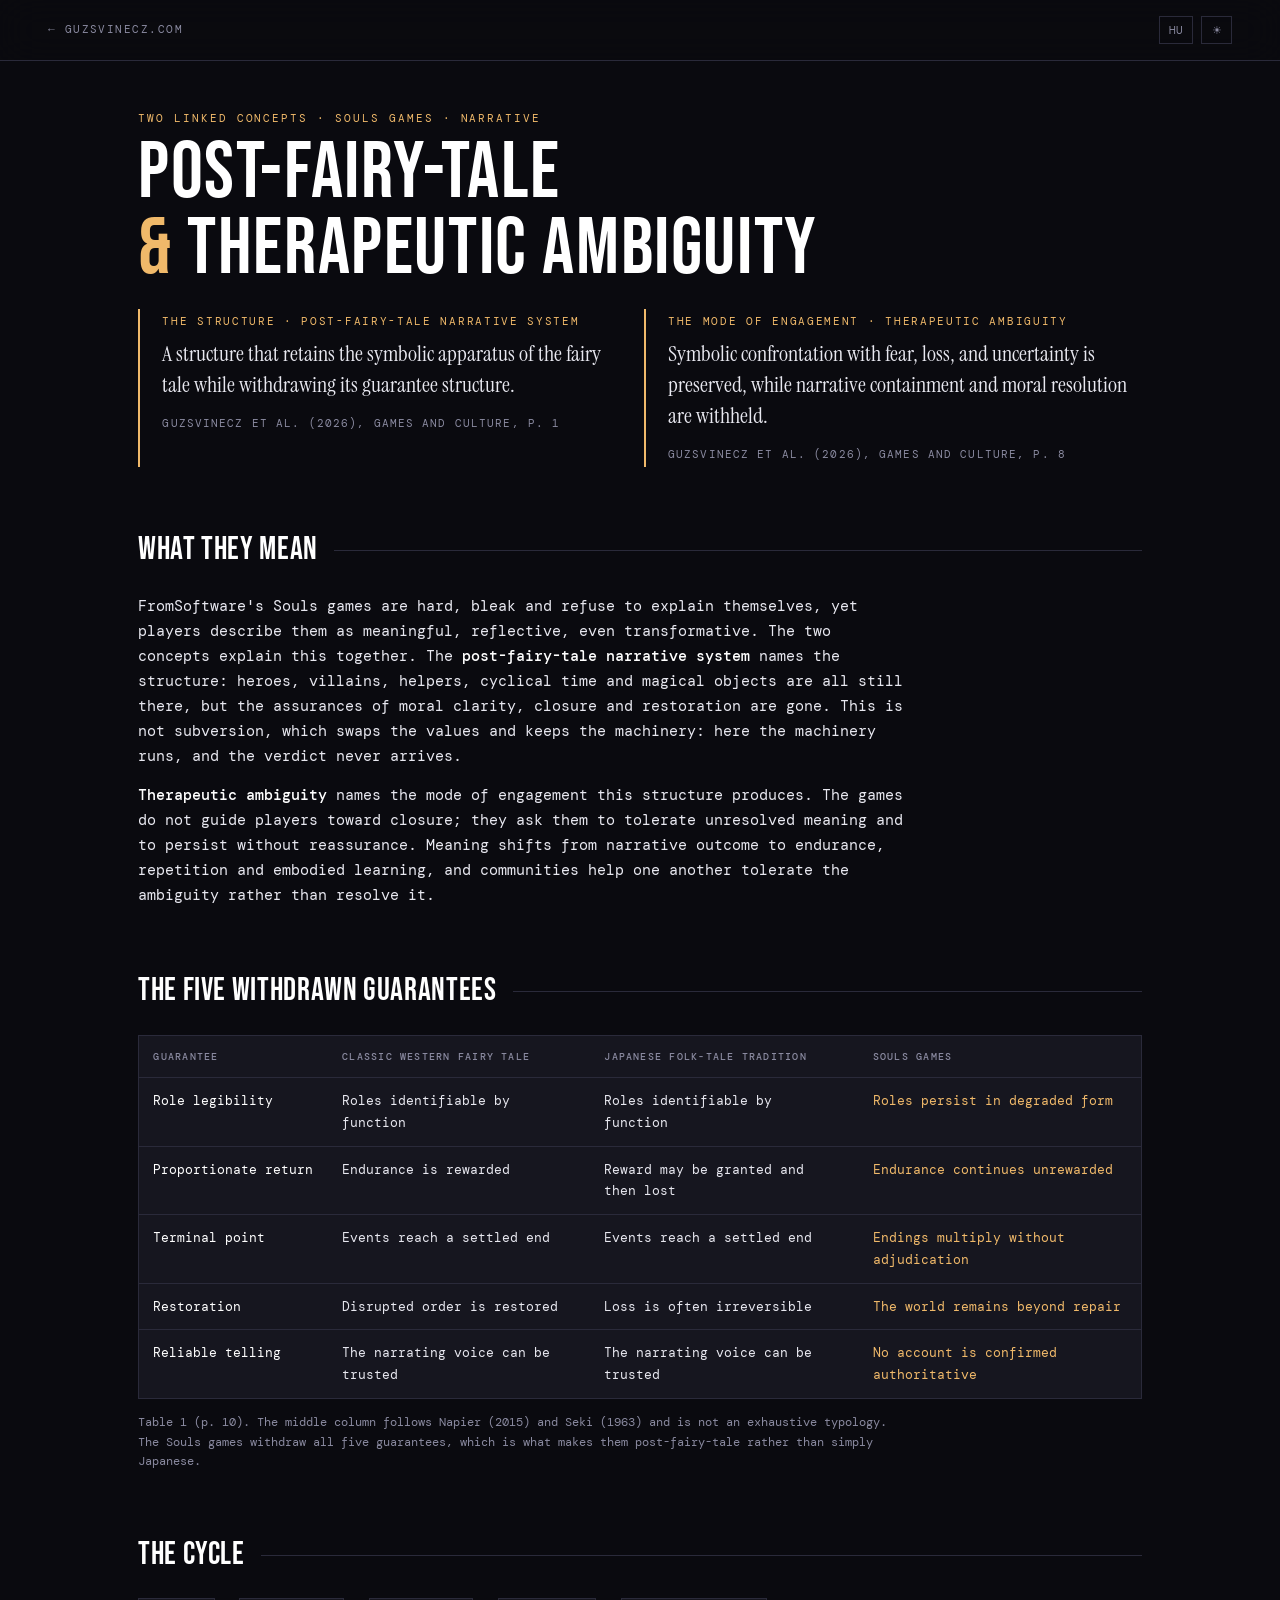
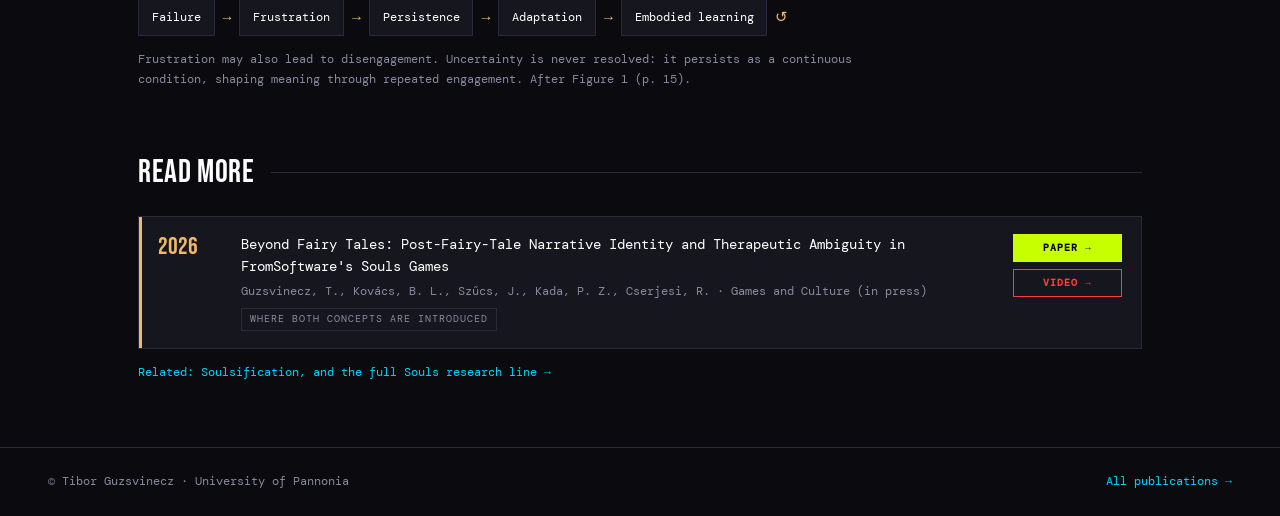
==== post-fairy-tale.html @ c12eeb73 "Add files via upload" ====
<!DOCTYPE html>
<html lang="en" data-theme="dark" data-lang="en">
<head>
<meta charset="UTF-8">
<meta name="viewport" content="width=device-width, initial-scale=1.0">
<title>Post-Fairy-Tale &amp; Therapeutic Ambiguity | Dr. Tibor Guzsvinecz</title>
<meta name="description" content="Therapeutic ambiguity and the post-fairy-tale narrative system: two concepts for reading FromSoftware's Souls games, introduced in Games and Culture (2026).">
<link rel="canonical" href="https://guzsvinecz.com/post-fairy-tale.html">
<meta property="og:type" content="article">
<meta property="og:title" content="Post-Fairy-Tale &amp; Therapeutic Ambiguity | Dr. Tibor Guzsvinecz">
<meta property="og:description" content="Why the Souls games resonate despite refusing to reassure: two concepts from Games and Culture (2026).">
<meta property="og:url" content="https://guzsvinecz.com/post-fairy-tale.html">
<meta property="og:image" content="https://guzsvinecz.com/GT.jpg">
<link rel="icon" href="favicon.svg" type="image/svg+xml">
<link rel="preconnect" href="https://fonts.googleapis.com">
<link rel="preconnect" href="https://fonts.gstatic.com" crossorigin>
<link href="https://fonts.googleapis.com/css2?family=Bebas+Neue&family=Cinzel:wght@600&family=DM+Mono:ital,wght@0,300;0,400;0,500;1,300&family=Instrument+Serif:ital@0;1&display=swap" rel="stylesheet">
<style>
:root[data-theme="dark"]{--bg:#0a0a0f;--surface:#111118;--card:#16161f;--border:#2a2a3a;--accent:#c8ff00;--accent2:#00d4ff;--ember:#f0b96a;--text:#e8e8f0;--muted:#8a8aa0;--white:#ffffff;--nav-bg:rgba(10,10,15,.9)}
:root[data-theme="light"]{--bg:#f4f4ef;--surface:#eaeae4;--card:#ffffff;--border:#d0d0c8;--accent:#5a8a00;--accent2:#0077aa;--ember:#a86a14;--text:#1a1a2e;--muted:#5f5f73;--white:#1a1a2e;--nav-bg:rgba(244,244,239,.94)}
*,*::before,*::after{box-sizing:border-box;margin:0;padding:0}
html{scroll-behavior:smooth;background:var(--bg)}
body{background:var(--bg);color:var(--text);font-family:'DM Mono',monospace;font-size:.92rem;line-height:1.7;transition:background .3s,color .3s}
a{color:var(--accent2);text-decoration:none}
a:hover{text-decoration:underline}
::selection{background:var(--accent);color:#000}
[data-lang="en"] [data-hu]{display:none}
[data-lang="hu"] [data-en]{display:none}

nav{position:sticky;top:0;z-index:100;display:flex;align-items:center;justify-content:space-between;padding:1rem 3rem;background:var(--nav-bg);backdrop-filter:blur(20px);border-bottom:1px solid var(--border)}
.nav-home{font-size:.7rem;letter-spacing:.13em;text-transform:uppercase;color:var(--muted)}
.nav-home:hover{color:var(--accent);text-decoration:none}
.nav-right{display:flex;gap:.5rem;align-items:center}
.ctrl-btn{font-size:.68rem;background:transparent;border:1px solid var(--border);color:var(--muted);cursor:pointer;padding:.36rem .58rem;transition:border-color .2s,color .2s;font-family:'DM Mono',monospace}
.ctrl-btn:hover{border-color:var(--accent);color:var(--accent)}

main{max-width:1100px;margin:0 auto;padding:3rem 3rem 4rem}
.eyebrow{font-size:.68rem;letter-spacing:.18em;text-transform:uppercase;color:var(--ember)}
h1{font-family:'Bebas Neue',sans-serif;font-weight:400;font-size:clamp(3rem,8vw,6rem);line-height:.95;color:var(--white);letter-spacing:.02em;margin:.5rem 0 1.4rem}
h2{font-family:'Bebas Neue',sans-serif;font-weight:400;font-size:2rem;color:var(--white);letter-spacing:.02em;margin:0 0 1rem;display:flex;align-items:center;gap:1rem}
h2::after{content:'';flex:1;height:1px;background:var(--border)}
section{margin-top:3.5rem}

.definition{border-left:2px solid var(--ember);padding:.2rem 0 .2rem 1.4rem;max-width:48rem}
.definition p{font-family:'Instrument Serif',serif;font-size:clamp(1.25rem,2.4vw,1.6rem);line-height:1.45;color:var(--text)}
.definition cite{display:block;margin-top:.8rem;font-style:normal;font-size:.7rem;letter-spacing:.1em;text-transform:uppercase;color:var(--muted)}
.prose{max-width:48rem;color:var(--text)}
.prose p+p{margin-top:.9rem}
.prose strong{color:var(--white);font-weight:500}
.origin{max-width:48rem;margin-top:1.6rem;background:var(--card);border:1px solid var(--border);border-left:2px solid var(--ember);padding:1.1rem 1.3rem}
.origin-label{font-size:.66rem;letter-spacing:.16em;text-transform:uppercase;color:var(--ember);margin-bottom:.5rem}
.origin p{font-size:.86rem}

.stats{display:grid;grid-template-columns:repeat(4,minmax(0,1fr));gap:1px;background:var(--border);border:1px solid var(--border)}
.stat{background:var(--card);padding:1.3rem 1.2rem}
.stat-num{font-family:'Bebas Neue',sans-serif;font-size:2.6rem;line-height:1;color:var(--white)}
.stat-num small{font-size:1.3rem;color:var(--muted)}
.stat-label{font-size:.72rem;color:var(--muted);margin-top:.5rem;line-height:1.5}
.src{font-size:.72rem;color:var(--muted);margin-top:.9rem;max-width:48rem}
@media(max-width:860px){.stats{grid-template-columns:repeat(2,minmax(0,1fr))}}

.pubs{list-style:none;display:grid;gap:1px;background:var(--border);border:1px solid var(--border)}
.pub{background:var(--card);padding:1.1rem 1.2rem;display:grid;grid-template-columns:4.2rem minmax(0,1fr) auto;gap:1rem;align-items:start}
.pub-year{font-family:'Bebas Neue',sans-serif;font-size:1.5rem;color:var(--ember);line-height:1.1}
.pub-title{color:var(--white);font-size:.9rem;line-height:1.5}
.pub-meta{font-size:.72rem;color:var(--muted);margin-top:.25rem}
.pub-lens{display:inline-block;margin-top:.45rem;font-size:.62rem;letter-spacing:.1em;text-transform:uppercase;border:1px solid var(--border);color:var(--muted);padding:.1rem .5rem}
.pub.core{box-shadow:inset 3px 0 0 var(--ember)}
.pub-actions{display:flex;flex-direction:column;gap:.4rem;align-items:stretch;width:6.8rem}
.btn{display:inline-flex;justify-content:center;font-size:.6rem;letter-spacing:.1em;text-transform:uppercase;padding:.3rem .8rem;border:1px solid var(--accent);color:#000;background:var(--accent);font-weight:600;white-space:nowrap}
.btn:hover{background:transparent;color:var(--accent);text-decoration:none}
.btn.yt{background:transparent;border-color:#ff3b3b;color:#ff3b3b}
.btn.yt:hover{background:#ff3b3b;color:#fff}
@media(max-width:700px){
  nav{padding:.8rem 1rem}main{padding:2rem 1rem 3rem}
  .pub{grid-template-columns:1fr}.pub-actions{flex-direction:row;width:auto}.pub-actions .btn{width:6.8rem}
}
footer{border-top:1px solid var(--border);padding:1.5rem 3rem;color:var(--muted);font-size:.72rem;display:flex;justify-content:space-between;flex-wrap:wrap;gap:1rem}
@media(max-width:700px){footer{padding:1.2rem 1rem}}

.ttable{width:100%;border-collapse:collapse;font-size:.8rem;background:var(--card);border:1px solid var(--border)}
.ttable th,.ttable td{padding:.75rem .9rem;border-bottom:1px solid var(--border);text-align:left;vertical-align:top}
.ttable th{font-size:.64rem;letter-spacing:.12em;text-transform:uppercase;color:var(--muted);font-weight:500}
.ttable td:first-child{color:var(--white);white-space:nowrap}
.ttable td:last-child{color:var(--ember)}
.twrap{overflow-x:auto}
.cycle{display:flex;flex-wrap:wrap;align-items:center;gap:.5rem;max-width:48rem}
.cycle span.step{border:1px solid var(--border);background:var(--card);padding:.45rem .8rem;font-size:.78rem;color:var(--white)}
.cycle span.arr{color:var(--ember)}
.pair{display:grid;grid-template-columns:1fr 1fr;gap:1.2rem;max-width:62rem}
.pair .definition p{font-size:clamp(1.1rem,2vw,1.35rem)}
.h1-two{font-size:clamp(2.6rem,6.5vw,5rem)}
.h1-two .amp{color:var(--ember)}
.term{font-size:.66rem;letter-spacing:.16em;text-transform:uppercase;color:var(--ember);margin-bottom:.5rem}
@media(max-width:800px){.pair{grid-template-columns:1fr}}
</style>
</head>
<body>

<nav>
  <a class="nav-home" href="index.html">← guzsvinecz.com</a>
  <div class="nav-right">
    <button class="ctrl-btn" id="lang-btn" type="button" aria-label="Switch language">HU</button>
    <button class="ctrl-btn" id="theme-btn" type="button" aria-label="Switch theme">☀</button>
  </div>
</nav>

<main>
  <header>
    <div class="eyebrow"><span data-en>Two linked concepts · Souls games · narrative</span><span data-hu>Két összetartozó fogalom · Souls-játékok · narratíva</span></div>
    <h1 class="h1-two">Post-Fairy-Tale<br><span class="amp">&amp;</span> Therapeutic Ambiguity</h1>
    <div class="pair">
      <div class="definition">
        <div class="term"><span data-en>The structure · post-fairy-tale narrative system</span><span data-hu>A szerkezet · post-fairy-tale narratív rendszer</span></div>
        <p data-en>A structure that retains the symbolic apparatus of the fairy tale while withdrawing its guarantee structure.</p>
        <p data-hu>Olyan szerkezet, amely megtartja a mese szimbolikus apparátusát, de visszavonja a garancia-struktúráját.</p>
        <cite>Guzsvinecz et al. (2026), Games and Culture, p. 1</cite>
      </div>
      <div class="definition">
        <div class="term"><span data-en>The mode of engagement · therapeutic ambiguity</span><span data-hu>A részvételi mód · therapeutic ambiguity</span></div>
        <p data-en>Symbolic confrontation with fear, loss, and uncertainty is preserved, while narrative containment and moral resolution are withheld.</p>
        <p data-hu>A félelemmel, veszteséggel és bizonytalansággal való szimbolikus szembesülés megmarad, a narratív megtartás és az erkölcsi feloldás viszont elmarad.</p>
        <cite>Guzsvinecz et al. (2026), Games and Culture, p. 8</cite>
      </div>
    </div>
  </header>

  <section>
    <h2><span data-en>What they mean</span><span data-hu>Mit jelentenek</span></h2>
    <div class="prose">
      <p data-en>FromSoftware's Souls games are hard, bleak and refuse to explain themselves, yet players describe them as meaningful, reflective, even transformative. The two concepts explain this together. The <strong>post-fairy-tale narrative system</strong> names the structure: heroes, villains, helpers, cyclical time and magical objects are all still there, but the assurances of moral clarity, closure and restoration are gone. This is not subversion, which swaps the values and keeps the machinery: here the machinery runs, and the verdict never arrives.</p>
      <p data-hu>A FromSoftware Souls-játékai nehezek, sötétek, és nem magyarázzák meg magukat, a játékosok mégis jelentésteli, elgondolkodtató, sőt átalakító élményként írnak róluk. A két fogalom együtt magyarázza ezt. A <strong>post-fairy-tale narratív rendszer</strong> a szerkezetet nevezi meg: hős, gonosz, segítő, ciklikus idő és varázstárgyak továbbra is vannak, de az erkölcsi egyértelműség, a lezárás és a helyreállítás ígérete eltűnik. Ez nem szubverzió, ami az értékeket cseréli és a gépezetet megtartja: itt a gépezet fut, csak az ítélet marad el.</p>
      <p data-en><strong>Therapeutic ambiguity</strong> names the mode of engagement this structure produces. The games do not guide players toward closure; they ask them to tolerate unresolved meaning and to persist without reassurance. Meaning shifts from narrative outcome to endurance, repetition and embodied learning, and communities help one another tolerate the ambiguity rather than resolve it.</p>
      <p data-hu>A <strong>therapeutic ambiguity</strong> az a részvételi mód, amelyet ez a szerkezet létrehoz. A játékok nem vezetik a játékost a lezárás felé, hanem azt kérik tőle, hogy viselje el a feloldatlan jelentést, és megnyugtatás nélkül is kitartson. A jelentés a narratív kimenetelről a kitartásra, az ismétlésre és a testesült tanulásra tolódik, a közösségek pedig abban segítik egymást, hogy elviseljék a bizonytalanságot, nem abban, hogy feloldják.</p>
    </div>
  </section>

  <section>
    <h2><span data-en>The five withdrawn guarantees</span><span data-hu>Az öt visszavont garancia</span></h2>
    <div class="twrap">
      <table class="ttable">
        <thead><tr><th><span data-en>Guarantee</span><span data-hu>Garancia</span></th><th><span data-en>Classic Western fairy tale</span><span data-hu>Klasszikus nyugati mese</span></th><th><span data-en>Japanese folk-tale tradition</span><span data-hu>Japán népmese-hagyomány</span></th><th><span data-en>Souls games</span><span data-hu>Souls-játékok</span></th></tr></thead>
        <tbody>
          <tr><td>Role legibility</td><td>Roles identifiable by function</td><td>Roles identifiable by function</td><td>Roles persist in degraded form</td></tr>
          <tr><td>Proportionate return</td><td>Endurance is rewarded</td><td>Reward may be granted and then lost</td><td>Endurance continues unrewarded</td></tr>
          <tr><td>Terminal point</td><td>Events reach a settled end</td><td>Events reach a settled end</td><td>Endings multiply without adjudication</td></tr>
          <tr><td>Restoration</td><td>Disrupted order is restored</td><td>Loss is often irreversible</td><td>The world remains beyond repair</td></tr>
          <tr><td>Reliable telling</td><td>The narrating voice can be trusted</td><td>The narrating voice can be trusted</td><td>No account is confirmed authoritative</td></tr>
        </tbody>
      </table>
    </div>
    <p class="src"><span data-en>Table 1 (p. 10). The middle column follows Napier (2015) and Seki (1963) and is not an exhaustive typology. The Souls games withdraw all five guarantees, which is what makes them post-fairy-tale rather than simply Japanese.</span><span data-hu>1. táblázat (10. o.), a cikk angol szövegével. A középső oszlop Napier (2015) és Seki (1963) leírását követi, nem teljes tipológia. A Souls-játékok mind az öt garanciát visszavonják: ettől post-fairy-tale, és nem egyszerűen japán.</span></p>
  </section>

  <section>
    <h2><span data-en>The cycle</span><span data-hu>A ciklus</span></h2>
    <div class="cycle">
      <span class="step"><span data-en>Failure</span><span data-hu>Kudarc</span></span><span class="arr">→</span>
      <span class="step"><span data-en>Frustration</span><span data-hu>Frusztráció</span></span><span class="arr">→</span>
      <span class="step"><span data-en>Persistence</span><span data-hu>Kitartás</span></span><span class="arr">→</span>
      <span class="step"><span data-en>Adaptation</span><span data-hu>Alkalmazkodás</span></span><span class="arr">→</span>
      <span class="step"><span data-en>Embodied learning</span><span data-hu>Testesült tanulás</span></span><span class="arr">↺</span>
    </div>
    <p class="src"><span data-en>Frustration may also lead to disengagement. Uncertainty is never resolved: it persists as a continuous condition, shaping meaning through repeated engagement. After Figure 1 (p. 15).</span><span data-hu>A frusztrációból kiszállás is lehet. A bizonytalanság soha nem oldódik fel: állandó feltételként marad meg, és az ismételt részvétel során formálja a jelentést. Az 1. ábra nyomán (15. o.).</span></p>
  </section>

  <section>
    <h2><span data-en>Read more</span><span data-hu>Tovább</span></h2>
    <ul class="pubs">
      <li class="pub core">
        <div class="pub-year">2026</div>
        <div><div class="pub-title">Beyond Fairy Tales: Post-Fairy-Tale Narrative Identity and Therapeutic Ambiguity in FromSoftware's Souls Games</div>
          <div class="pub-meta">Guzsvinecz, T., Kovács, B. L., Szűcs, J., Kada, P. Z., Cserjesi, R. · Games and Culture (in press)</div>
          <span class="pub-lens"><span data-en>where both concepts are introduced</span><span data-hu>itt vezettük be a két fogalmat</span></span></div>
        <div class="pub-actions"><a class="btn" href="https://doi.org/10.1177/15554120261488594" target="_blank" rel="noopener"><span data-en>Paper →</span><span data-hu>Cikk →</span></a><a class="btn yt" href="https://youtu.be/Z_q_afvXNTU" target="_blank" rel="noopener">Video →</a></div>
      </li>
    </ul>
    <p class="src"><a href="soulsification.html"><span data-en>Related: Soulsification, and the full Souls research line →</span><span data-hu>Kapcsolódó: Soulsification és a teljes Souls-kutatási vonal →</span></a></p>
  </section>
</main>

<footer>
  <span>© Tibor Guzsvinecz · University of Pannonia</span>
  <span><a href="index.html#publications"><span data-en>All publications →</span><span data-hu>Összes publikáció →</span></a></span>
</footer>

<script>
(function(){
  var root=document.documentElement, $=function(id){return document.getElementById(id)};
  function setTheme(t){root.setAttribute('data-theme',t);$('theme-btn').textContent=t==='dark'?'☀':'☾';try{localStorage.setItem('gt-theme',t)}catch(e){}}
  function setLang(l){root.setAttribute('data-lang',l);root.lang=l;$('lang-btn').textContent=l==='en'?'HU':'EN';try{localStorage.setItem('gt-lang',l)}catch(e){}}
  var t='dark', l='en';
  try{t=localStorage.getItem('gt-theme')||t;l=localStorage.getItem('gt-lang')||l}catch(e){}
  var q=new URLSearchParams(location.search);
  if(q.get('lang')==='hu'||q.get('lang')==='en') l=q.get('lang');
  if(q.get('theme')==='light'||q.get('theme')==='dark') t=q.get('theme');
  setTheme(t); setLang(l);
  $('theme-btn').addEventListener('click',function(){setTheme(root.getAttribute('data-theme')==='dark'?'light':'dark')});
  $('lang-btn').addEventListener('click',function(){setLang(root.getAttribute('data-lang')==='en'?'hu':'en')});
})();
</script>
</body>
</html>
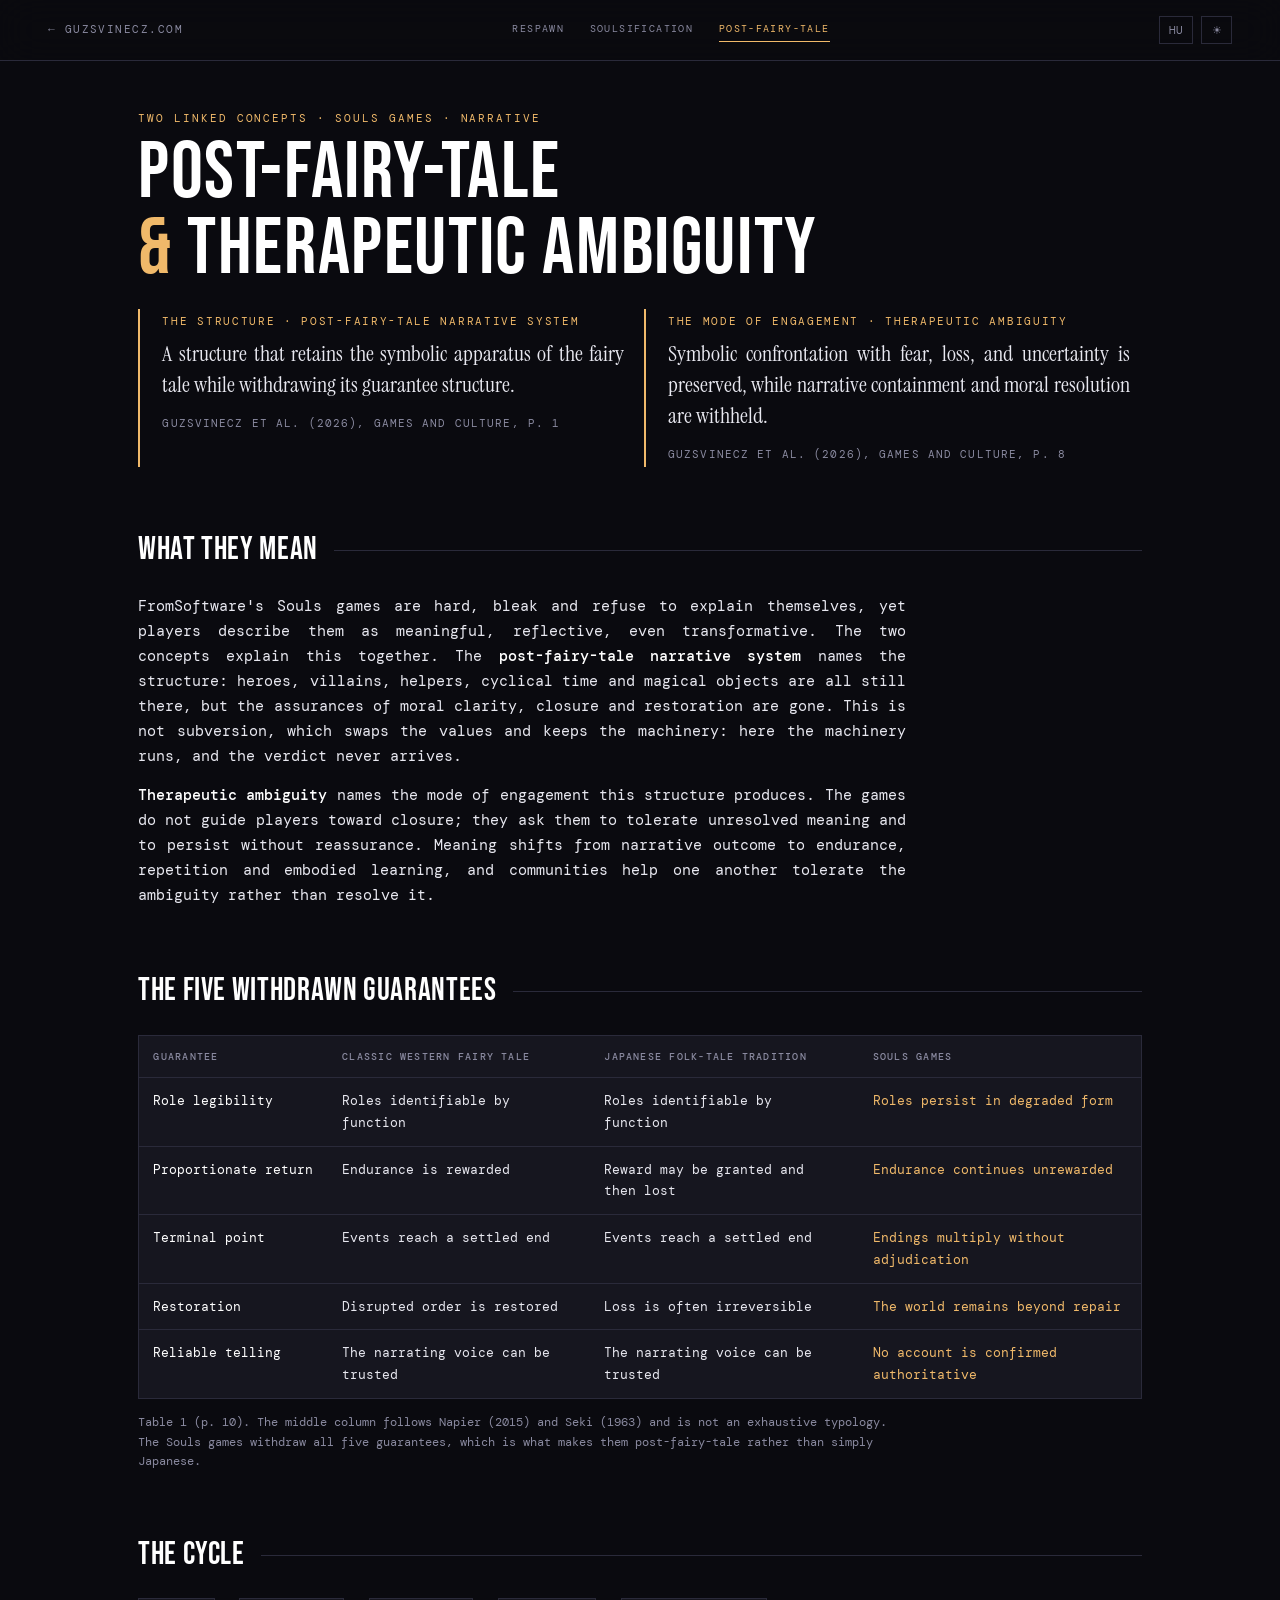
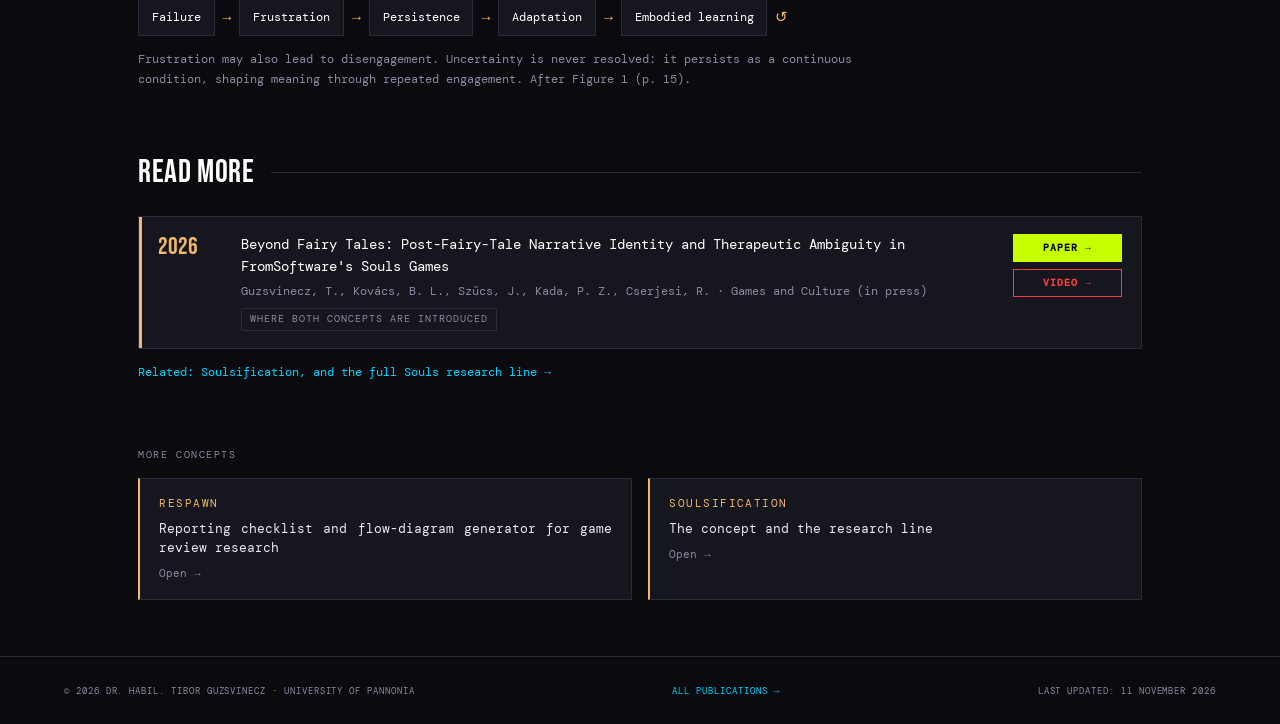
==== commit 000a8265: "Add files via upload" ====
--- a/post-fairy-tale.html
+++ b/post-fairy-tale.html
@@ -3,11 +3,11 @@
 <head>
 <meta charset="UTF-8">
 <meta name="viewport" content="width=device-width, initial-scale=1.0">
-<title>Post-Fairy-Tale &amp; Therapeutic Ambiguity | Dr. Tibor Guzsvinecz</title>
+<title>Post-Fairy-Tale &amp; Therapeutic Ambiguity | Dr. habil. Tibor Guzsvinecz</title>
 <meta name="description" content="Therapeutic ambiguity and the post-fairy-tale narrative system: two concepts for reading FromSoftware's Souls games, introduced in Games and Culture (2026).">
 <link rel="canonical" href="https://guzsvinecz.com/post-fairy-tale.html">
 <meta property="og:type" content="article">
-<meta property="og:title" content="Post-Fairy-Tale &amp; Therapeutic Ambiguity | Dr. Tibor Guzsvinecz">
+<meta property="og:title" content="Post-Fairy-Tale &amp; Therapeutic Ambiguity | Dr. habil. Tibor Guzsvinecz">
 <meta property="og:description" content="Why the Souls games resonate despite refusing to reassure: two concepts from Games and Culture (2026).">
 <meta property="og:url" content="https://guzsvinecz.com/post-fairy-tale.html">
 <meta property="og:image" content="https://guzsvinecz.com/GT.jpg">
@@ -75,8 +75,29 @@
   nav{padding:.8rem 1rem}main{padding:2rem 1rem 3rem}
   .pub{grid-template-columns:1fr}.pub-actions{flex-direction:row;width:auto}.pub-actions .btn{width:6.8rem}
 }
-footer{border-top:1px solid var(--border);padding:1.5rem 3rem;color:var(--muted);font-size:.72rem;display:flex;justify-content:space-between;flex-wrap:wrap;gap:1rem}
-@media(max-width:700px){footer{padding:1.2rem 1rem}}
+footer{padding:1.6rem 4rem;display:flex;justify-content:space-between;align-items:center;gap:1rem;flex-wrap:wrap;border-top:1px solid var(--border)}
+.fc{font-size:.59rem;letter-spacing:.1em;text-transform:uppercase;color:var(--muted)}
+.fc .sep{color:var(--accent)}
+.fc a{color:var(--accent2)}
+@media(max-width:900px){footer{flex-direction:column;gap:.7rem;text-align:center;padding:1.4rem 1.5rem}}
+/* justified body text */
+.definition p,.prose p,.origin p,.cm-desc{text-align:justify;text-justify:inter-word;hyphens:auto;-webkit-hyphens:auto}
+/* concept switcher */
+:root[data-theme="dark"]{--concept:#f0b96a}:root[data-theme="light"]{--concept:#a86a14}
+.nav-concepts{display:flex;gap:1.6rem;align-items:center}
+.nav-concepts a{font-size:.62rem;letter-spacing:.14em;text-transform:uppercase;color:var(--muted);padding:.2rem 0;border-bottom:1px solid transparent;transition:color .2s,border-color .2s;white-space:nowrap}
+.nav-concepts a:hover{color:var(--concept);text-decoration:none}
+.nav-concepts a.on{color:var(--concept);border-bottom-color:var(--concept)}
+@media(max-width:820px){.nav-concepts{display:none}}
+.concepts-more{max-width:1100px;margin:0 auto;padding:0 3rem 3.5rem}
+.cm-label{font-size:.62rem;letter-spacing:.16em;text-transform:uppercase;color:var(--muted);margin-bottom:.9rem}
+.cm-grid{display:grid;grid-template-columns:repeat(2,minmax(0,1fr));gap:1rem}
+.cm-card{display:block;background:var(--card);border:1px solid var(--border);border-left:2px solid var(--concept);padding:1rem 1.2rem;transition:background .2s,transform .2s}
+.cm-card:hover{background:var(--surface);transform:translateY(-2px);text-decoration:none}
+.cm-name{display:block;font-size:.66rem;letter-spacing:.14em;text-transform:uppercase;color:var(--concept)}
+.cm-desc{display:block;margin-top:.35rem;font-size:.8rem;line-height:1.5;color:var(--text)}
+.cm-go{display:block;margin-top:.5rem;font-size:.66rem;color:var(--muted)}
+@media(max-width:700px){.concepts-more{padding:0 1rem 2.5rem}.cm-grid{grid-template-columns:minmax(0,1fr)}}
 
 .ttable{width:100%;border-collapse:collapse;font-size:.8rem;background:var(--card);border:1px solid var(--border)}
 .ttable th,.ttable td{padding:.75rem .9rem;border-bottom:1px solid var(--border);text-align:left;vertical-align:top}
@@ -99,6 +120,7 @@
 
 <nav>
   <a class="nav-home" href="index.html">← guzsvinecz.com</a>
+  <div class="nav-concepts" aria-label="Concepts"><a href="respawn.html">RESPAWN</a><a href="soulsification.html">Soulsification</a><a href="post-fairy-tale.html" class="on" aria-current="page">Post-Fairy-Tale</a></div>
   <div class="nav-right">
     <button class="ctrl-btn" id="lang-btn" type="button" aria-label="Switch language">HU</button>
     <button class="ctrl-btn" id="theme-btn" type="button" aria-label="Switch theme">☀</button>
@@ -179,9 +201,12 @@
   </section>
 </main>
 
+<section class="concepts-more" aria-label="More concepts"><div class="cm-label"><span data-en>More concepts</span><span data-hu>További fogalmak</span></div><div class="cm-grid"><a class="cm-card" href="respawn.html"><span class="cm-name">RESPAWN</span><span class="cm-desc"><span data-en>Reporting checklist and flow-diagram generator for game review research</span><span data-hu>Riportolási checklist és folyamatábra-generátor játék-review kutatásokhoz</span></span><span class="cm-go"><span data-en>Open →</span><span data-hu>Megnyitás →</span></span></a><a class="cm-card" href="soulsification.html"><span class="cm-name">Soulsification</span><span class="cm-desc"><span data-en>The concept and the research line</span><span data-hu>A fogalom és a kutatási vonal</span></span><span class="cm-go"><span data-en>Open →</span><span data-hu>Megnyitás →</span></span></a></div></section>
+
 <footer>
-  <span>© Tibor Guzsvinecz · University of Pannonia</span>
-  <span><a href="index.html#publications"><span data-en>All publications →</span><span data-hu>Összes publikáció →</span></a></span>
+  <div class="fc"><span data-en>© 2026 Dr. habil. Tibor Guzsvinecz <span class="sep">·</span> University of Pannonia</span><span data-hu>© 2026 Dr. habil. Guzsvinecz Tibor <span class="sep">·</span> Pannon Egyetem</span></div>
+  <div class="fc"><a href="index.html#publications"><span data-en>All publications →</span><span data-hu>Összes publikáció →</span></a></div>
+  <div class="fc"><span data-en>Last updated: 11 November 2026</span><span data-hu>Utolsó frissítés: 2026. november 11.</span></div>
 </footer>
 
 <script>
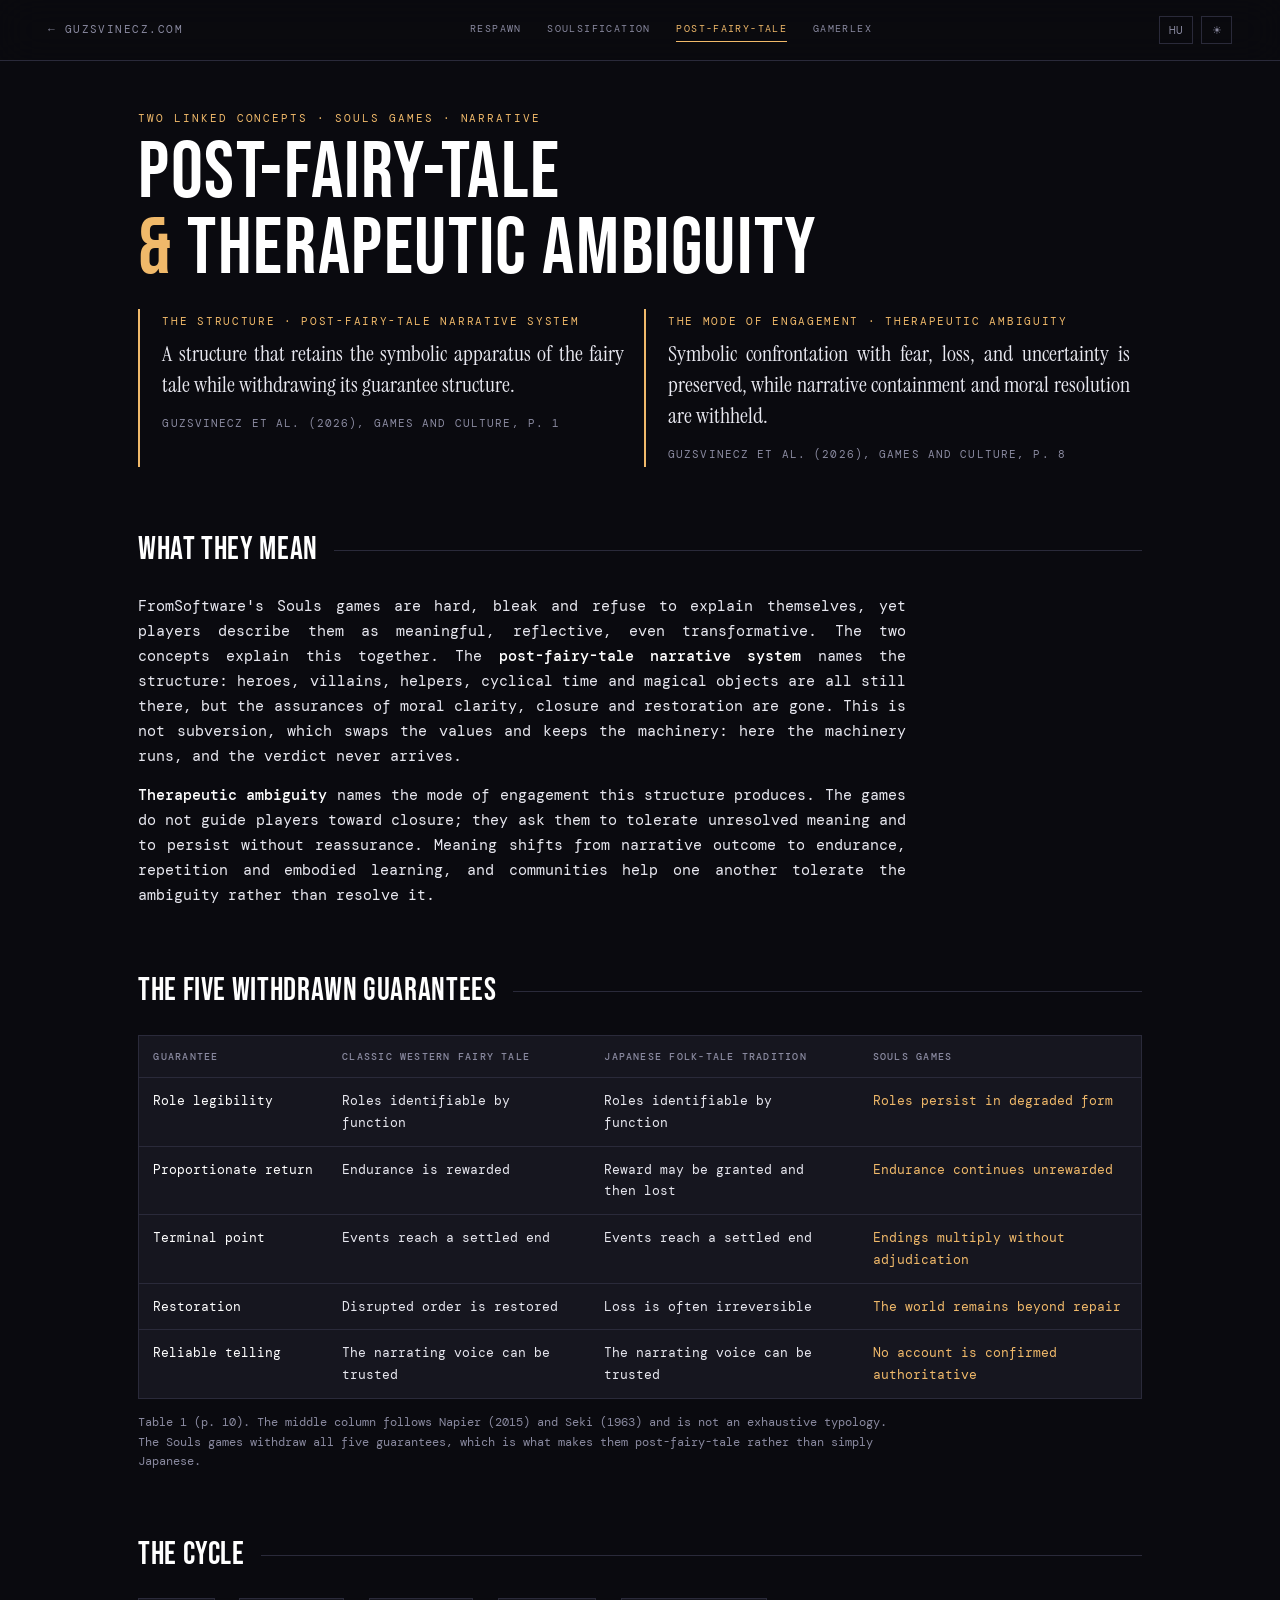
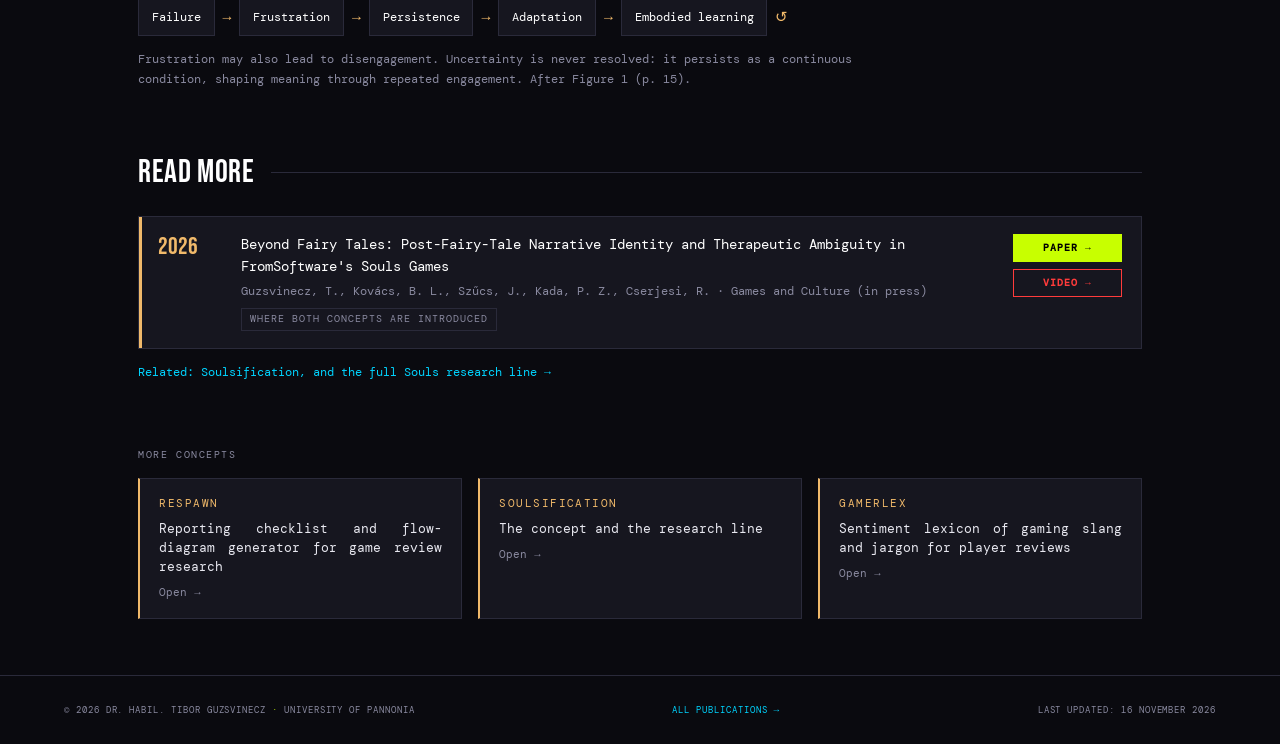
==== commit 19a12294: "Add files via upload" ====
--- a/post-fairy-tale.html
+++ b/post-fairy-tale.html
@@ -88,10 +88,11 @@
 .nav-concepts a{font-size:.62rem;letter-spacing:.14em;text-transform:uppercase;color:var(--muted);padding:.2rem 0;border-bottom:1px solid transparent;transition:color .2s,border-color .2s;white-space:nowrap}
 .nav-concepts a:hover{color:var(--concept);text-decoration:none}
 .nav-concepts a.on{color:var(--concept);border-bottom-color:var(--concept)}
-@media(max-width:820px){.nav-concepts{display:none}}
+@media(max-width:900px){.nav-concepts{display:none}}
 .concepts-more{max-width:1100px;margin:0 auto;padding:0 3rem 3.5rem}
 .cm-label{font-size:.62rem;letter-spacing:.16em;text-transform:uppercase;color:var(--muted);margin-bottom:.9rem}
-.cm-grid{display:grid;grid-template-columns:repeat(2,minmax(0,1fr));gap:1rem}
+.cm-grid{display:grid;grid-template-columns:repeat(3,minmax(0,1fr));gap:1rem}
+@media(max-width:1000px){.cm-grid{grid-template-columns:repeat(2,minmax(0,1fr))}}
 .cm-card{display:block;background:var(--card);border:1px solid var(--border);border-left:2px solid var(--concept);padding:1rem 1.2rem;transition:background .2s,transform .2s}
 .cm-card:hover{background:var(--surface);transform:translateY(-2px);text-decoration:none}
 .cm-name{display:block;font-size:.66rem;letter-spacing:.14em;text-transform:uppercase;color:var(--concept)}
@@ -120,7 +121,7 @@
 
 <nav>
   <a class="nav-home" href="index.html">← guzsvinecz.com</a>
-  <div class="nav-concepts" aria-label="Concepts"><a href="respawn.html">RESPAWN</a><a href="soulsification.html">Soulsification</a><a href="post-fairy-tale.html" class="on" aria-current="page">Post-Fairy-Tale</a></div>
+  <div class="nav-concepts" aria-label="Concepts"><a href="respawn.html">RESPAWN</a><a href="soulsification.html">Soulsification</a><a href="post-fairy-tale.html" class="on" aria-current="page">Post-Fairy-Tale</a><a href="gamerlex.html">GamerLex</a></div>
   <div class="nav-right">
     <button class="ctrl-btn" id="lang-btn" type="button" aria-label="Switch language">HU</button>
     <button class="ctrl-btn" id="theme-btn" type="button" aria-label="Switch theme">☀</button>
@@ -201,12 +202,12 @@
   </section>
 </main>
 
-<section class="concepts-more" aria-label="More concepts"><div class="cm-label"><span data-en>More concepts</span><span data-hu>További fogalmak</span></div><div class="cm-grid"><a class="cm-card" href="respawn.html"><span class="cm-name">RESPAWN</span><span class="cm-desc"><span data-en>Reporting checklist and flow-diagram generator for game review research</span><span data-hu>Riportolási checklist és folyamatábra-generátor játék-review kutatásokhoz</span></span><span class="cm-go"><span data-en>Open →</span><span data-hu>Megnyitás →</span></span></a><a class="cm-card" href="soulsification.html"><span class="cm-name">Soulsification</span><span class="cm-desc"><span data-en>The concept and the research line</span><span data-hu>A fogalom és a kutatási vonal</span></span><span class="cm-go"><span data-en>Open →</span><span data-hu>Megnyitás →</span></span></a></div></section>
+<section class="concepts-more" aria-label="More concepts"><div class="cm-label"><span data-en>More concepts</span><span data-hu>További fogalmak</span></div><div class="cm-grid"><a class="cm-card" href="respawn.html"><span class="cm-name">RESPAWN</span><span class="cm-desc"><span data-en>Reporting checklist and flow-diagram generator for game review research</span><span data-hu>Riportolási checklist és folyamatábra-generátor játék-review kutatásokhoz</span></span><span class="cm-go"><span data-en>Open →</span><span data-hu>Megnyitás →</span></span></a><a class="cm-card" href="soulsification.html"><span class="cm-name">Soulsification</span><span class="cm-desc"><span data-en>The concept and the research line</span><span data-hu>A fogalom és a kutatási vonal</span></span><span class="cm-go"><span data-en>Open →</span><span data-hu>Megnyitás →</span></span></a><a class="cm-card" href="gamerlex.html"><span class="cm-name">GamerLex</span><span class="cm-desc"><span data-en>Sentiment lexicon of gaming slang and jargon for player reviews</span><span data-hu>Gamerszleng- és játékzsargon-szentimentlexikon játékosértékelésekhez</span></span><span class="cm-go"><span data-en>Open →</span><span data-hu>Megnyitás →</span></span></a></div></section>
 
 <footer>
   <div class="fc"><span data-en>© 2026 Dr. habil. Tibor Guzsvinecz <span class="sep">·</span> University of Pannonia</span><span data-hu>© 2026 Dr. habil. Guzsvinecz Tibor <span class="sep">·</span> Pannon Egyetem</span></div>
   <div class="fc"><a href="index.html#publications"><span data-en>All publications →</span><span data-hu>Összes publikáció →</span></a></div>
-  <div class="fc"><span data-en>Last updated: 11 November 2026</span><span data-hu>Utolsó frissítés: 2026. november 11.</span></div>
+  <div class="fc"><span data-en>Last updated: 16 November 2026</span><span data-hu>Utolsó frissítés: 2026. november 16.</span></div>
 </footer>
 
 <script>
